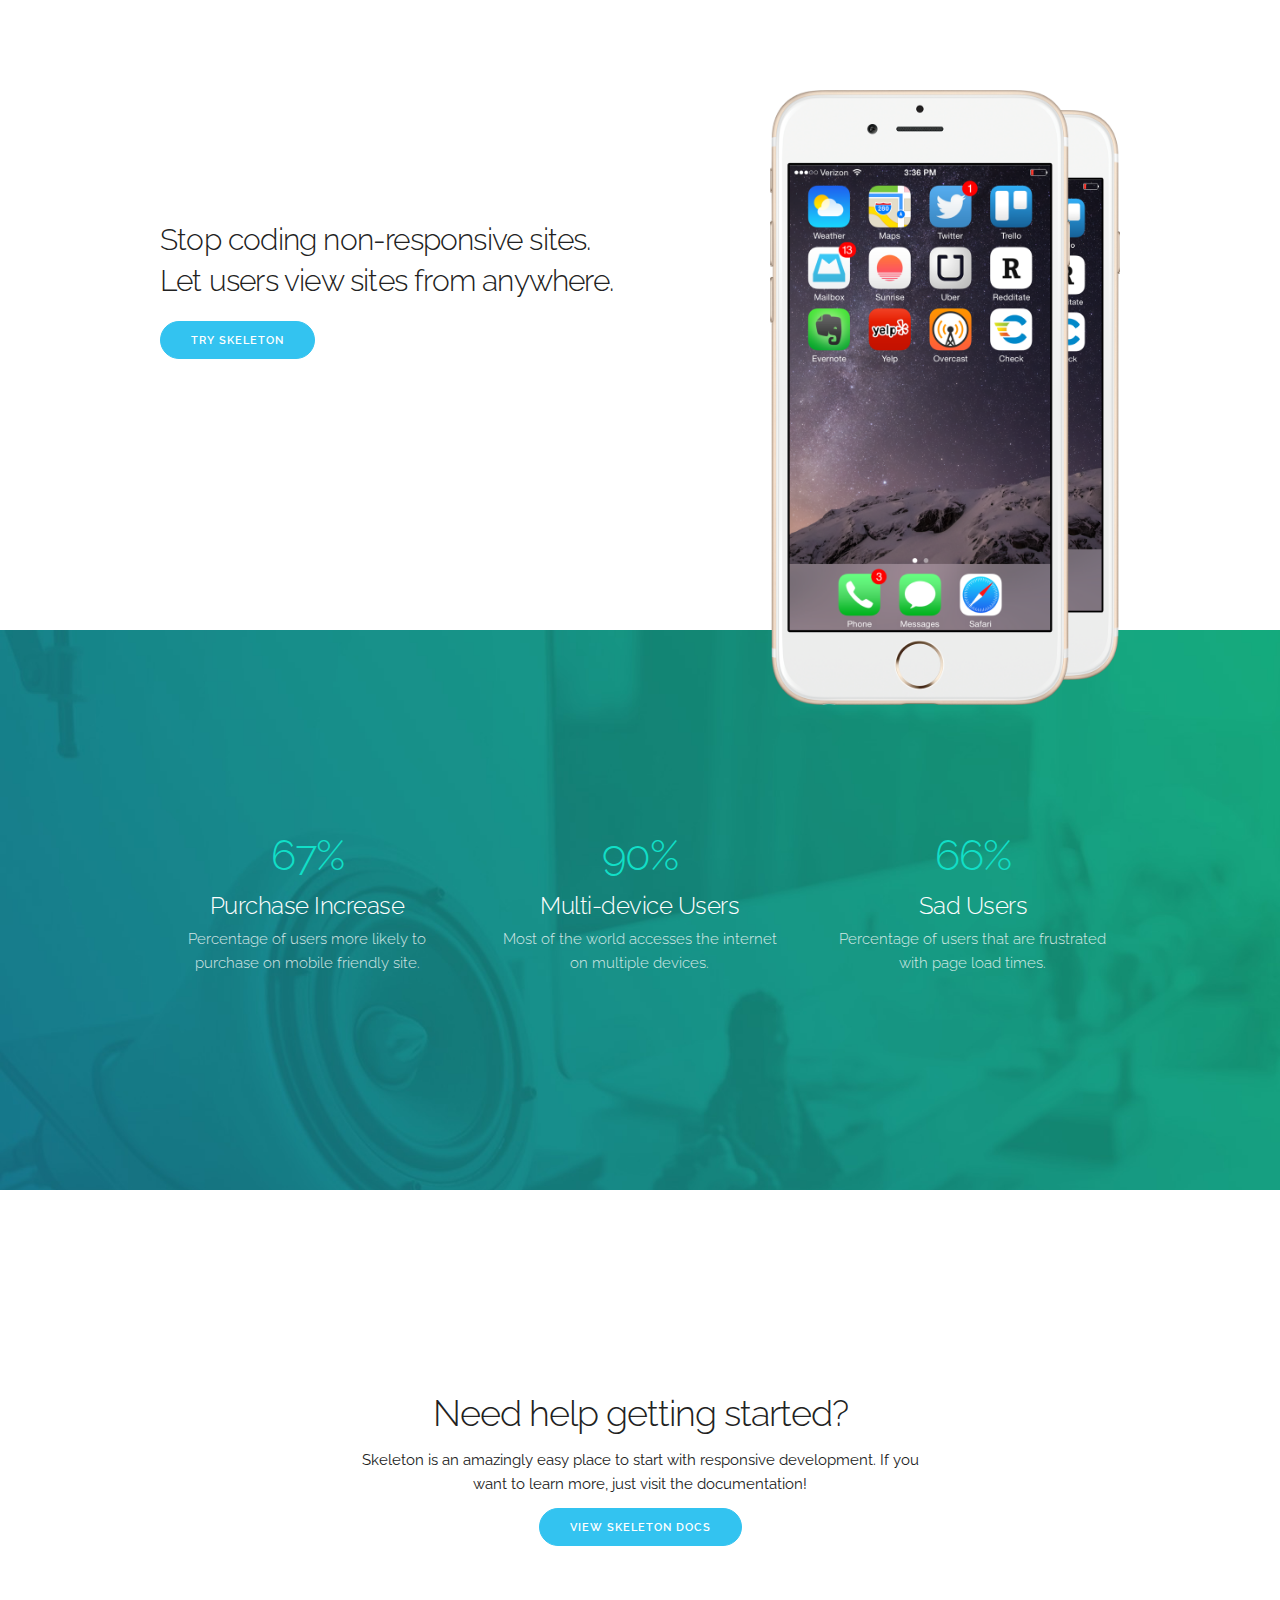
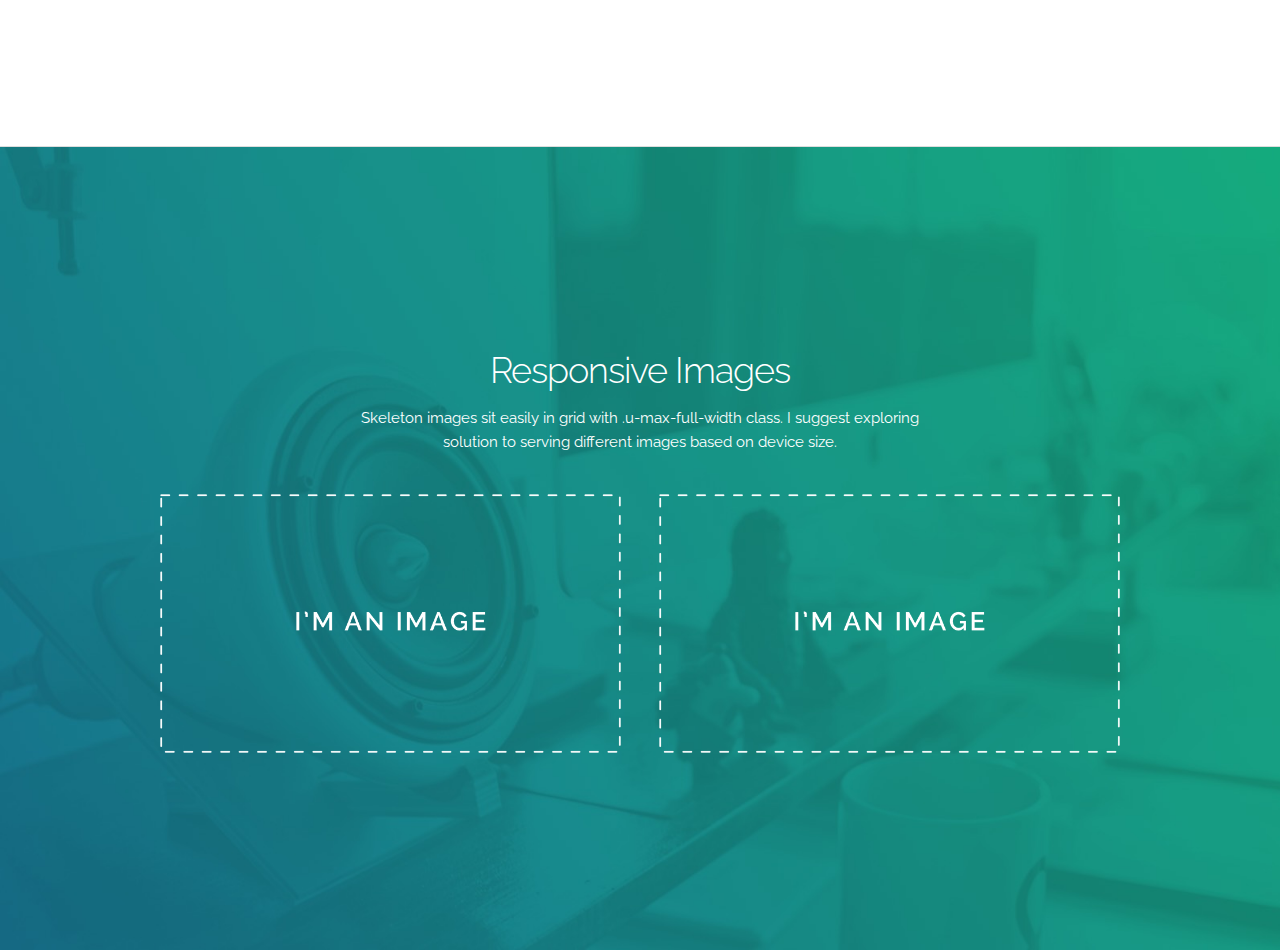
==== index.html @ 88a5ad04 "start" ====
<!DOCTYPE html>
<html lang="en">
<head>

  <!-- Basic Page Needs
  –––––––––––––––––––––––––––––––––––––––––––––––––– -->
  <meta charset="utf-8">
  <title>Skeleton: Responsive CSS Boilerplate</title>
  <meta name="description" content="">
  <meta name="author" content="">

  <!-- Mobile Specific Metas
  –––––––––––––––––––––––––––––––––––––––––––––––––– -->
  <meta name="viewport" content="width=device-width, initial-scale=1">

  <!-- FONT
  –––––––––––––––––––––––––––––––––––––––––––––––––– -->
  <link href='//fonts.googleapis.com/css?family=Raleway:400,300,600' rel='stylesheet' type='text/css'>

  <!-- CSS
  –––––––––––––––––––––––––––––––––––––––––––––––––– -->
  <link rel="stylesheet" href="css/normalize.css">
  <link rel="stylesheet" href="css/skeleton.css">
  <link rel="stylesheet" href="css/custom.css">

  <!-- Scripts
  –––––––––––––––––––––––––––––––––––––––––––––––––– -->
  <script src="//ajax.googleapis.com/ajax/libs/jquery/2.1.1/jquery.min.js"></script>

  <!-- Favicon
  –––––––––––––––––––––––––––––––––––––––––––––––––– -->
  <link rel="icon" type="image/png" href="../../dist/images/favicon.png">

</head>
<body>

  <!-- Primary Page Layout
  –––––––––––––––––––––––––––––––––––––––––––––––––– -->

  <div class="section hero">
    <div class="container">
      <div class="row">
        <div class="one-half column">
          <h4 class="hero-heading">Stop coding non-responsive sites. Let users view sites from anywhere.</h4>
          <a class="button button-primary" href="http://getskeleton.com">Try Skeleton</a>
        </div>
        <div class="one-half column phones">
          <img class="phone" src="images/iphone.png">
          <img class="phone" src="images/iphone.png">
        </div>
      </div>
    </div>
  </div>

  <div class="section values">
    <div class="container">
      <div class="row">
        <div class="one-third column value">
          <h2 class="value-multiplier">67%</h2>
          <h5 class="value-heading">Purchase Increase</h5>
          <p class="value-description">Percentage of users more likely to purchase on mobile friendly site.</p>
        </div>
        <div class="one-third column value">
          <h2 class="value-multiplier">90%</h2>
          <h5 class="value-heading">Multi-device Users</h5>
          <p class="value-description">Most of the world accesses the internet on multiple devices.</p>
        </div>
        <div class="one-third column value">
          <h2 class="value-multiplier">66%</h2>
          <h5 class="value-heading">Sad Users</h5>
          <p class="value-description">Percentage of users that are frustrated with page load times.</p>
        </div>
      </div>
    </div>
  </div>

  <div class="section get-help">
    <div class="container">
      <h3 class="section-heading">Need help getting started?</h3>
      <p class="section-description">Skeleton is an amazingly easy place to start with responsive development. If you want to learn more, just visit the documentation!</p>
      <a class="button button-primary" href="http://getskeleton.com">View Skeleton Docs</a>
    </div>
  </div>

  <div class="section categories">
    <div class="container">
      <h3 class="section-heading">Responsive Images</h3>
      <p class="section-description">Skeleton images sit easily in grid with .u-max-full-width class. I suggest exploring solution to serving different images based on device size.</p>
      <div class="row">
        <div class="one-half column category">
          <img class="u-max-full-width" src="images/placeholder.png">
        </div>
        <div class="one-half column category">
          <img class="u-max-full-width" src="images/placeholder.png">
        </div>
      </div>
    </div>
  </div>




<!-- End Document
  –––––––––––––––––––––––––––––––––––––––––––––––––– -->
</body>
</html>
---- css/skeleton.css ----
/*
* Skeleton V2.0.4
* Copyright 2014, Dave Gamache
* www.getskeleton.com
* Free to use under the MIT license.
* http://www.opensource.org/licenses/mit-license.php
* 12/29/2014
*/


/* Table of contents
––––––––––––––––––––––––––––––––––––––––––––––––––
- Grid
- Base Styles
- Typography
- Links
- Buttons
- Forms
- Lists
- Code
- Tables
- Spacing
- Utilities
- Clearing
- Media Queries
*/


/* Grid
–––––––––––––––––––––––––––––––––––––––––––––––––– */
.container {
  position: relative;
  width: 100%;
  max-width: 960px;
  margin: 0 auto;
  padding: 0 20px;
  box-sizing: border-box; }
.column,
.columns {
  width: 100%;
  float: left;
  box-sizing: border-box; }

/* For devices larger than 400px */
@media (min-width: 400px) {
  .container {
    width: 85%;
    padding: 0; }
}

/* For devices larger than 550px */
@media (min-width: 550px) {
  .container {
    width: 80%; }
  .column,
  .columns {
    margin-left: 4%; }
  .column:first-child,
  .columns:first-child {
    margin-left: 0; }

  .one.column,
  .one.columns                    { width: 4.66666666667%; }
  .two.columns                    { width: 13.3333333333%; }
  .three.columns                  { width: 22%;            }
  .four.columns                   { width: 30.6666666667%; }
  .five.columns                   { width: 39.3333333333%; }
  .six.columns                    { width: 48%;            }
  .seven.columns                  { width: 56.6666666667%; }
  .eight.columns                  { width: 65.3333333333%; }
  .nine.columns                   { width: 74.0%;          }
  .ten.columns                    { width: 82.6666666667%; }
  .eleven.columns                 { width: 91.3333333333%; }
  .twelve.columns                 { width: 100%; margin-left: 0; }

  .one-third.column               { width: 30.6666666667%; }
  .two-thirds.column              { width: 65.3333333333%; }

  .one-half.column                { width: 48%; }

  /* Offsets */
  .offset-by-one.column,
  .offset-by-one.columns          { margin-left: 8.66666666667%; }
  .offset-by-two.column,
  .offset-by-two.columns          { margin-left: 17.3333333333%; }
  .offset-by-three.column,
  .offset-by-three.columns        { margin-left: 26%;            }
  .offset-by-four.column,
  .offset-by-four.columns         { margin-left: 34.6666666667%; }
  .offset-by-five.column,
  .offset-by-five.columns         { margin-left: 43.3333333333%; }
  .offset-by-six.column,
  .offset-by-six.columns          { margin-left: 52%;            }
  .offset-by-seven.column,
  .offset-by-seven.columns        { margin-left: 60.6666666667%; }
  .offset-by-eight.column,
  .offset-by-eight.columns        { margin-left: 69.3333333333%; }
  .offset-by-nine.column,
  .offset-by-nine.columns         { margin-left: 78.0%;          }
  .offset-by-ten.column,
  .offset-by-ten.columns          { margin-left: 86.6666666667%; }
  .offset-by-eleven.column,
  .offset-by-eleven.columns       { margin-left: 95.3333333333%; }

  .offset-by-one-third.column,
  .offset-by-one-third.columns    { margin-left: 34.6666666667%; }
  .offset-by-two-thirds.column,
  .offset-by-two-thirds.columns   { margin-left: 69.3333333333%; }

  .offset-by-one-half.column,
  .offset-by-one-half.columns     { margin-left: 52%; }

}


/* Base Styles
–––––––––––––––––––––––––––––––––––––––––––––––––– */
/* NOTE
html is set to 62.5% so that all the REM measurements throughout Skeleton
are based on 10px sizing. So basically 1.5rem = 15px :) */
html {
  font-size: 62.5%; }
body {
  font-size: 1.5em; /* currently ems cause chrome bug misinterpreting rems on body element */
  line-height: 1.6;
  font-weight: 400;
  font-family: "Raleway", "HelveticaNeue", "Helvetica Neue", Helvetica, Arial, sans-serif;
  color: #222; }


/* Typography
–––––––––––––––––––––––––––––––––––––––––––––––––– */
h1, h2, h3, h4, h5, h6 {
  margin-top: 0;
  margin-bottom: 2rem;
  font-weight: 300; }
h1 { font-size: 4.0rem; line-height: 1.2;  letter-spacing: -.1rem;}
h2 { font-size: 3.6rem; line-height: 1.25; letter-spacing: -.1rem; }
h3 { font-size: 3.0rem; line-height: 1.3;  letter-spacing: -.1rem; }
h4 { font-size: 2.4rem; line-height: 1.35; letter-spacing: -.08rem; }
h5 { font-size: 1.8rem; line-height: 1.5;  letter-spacing: -.05rem; }
h6 { font-size: 1.5rem; line-height: 1.6;  letter-spacing: 0; }

/* Larger than phablet */
@media (min-width: 550px) {
  h1 { font-size: 5.0rem; }
  h2 { font-size: 4.2rem; }
  h3 { font-size: 3.6rem; }
  h4 { font-size: 3.0rem; }
  h5 { font-size: 2.4rem; }
  h6 { font-size: 1.5rem; }
}

p {
  margin-top: 0; }


/* Links
–––––––––––––––––––––––––––––––––––––––––––––––––– */
a {
  color: #1EAEDB; }
a:hover {
  color: #0FA0CE; }


/* Buttons
–––––––––––––––––––––––––––––––––––––––––––––––––– */
.button,
button,
input[type="submit"],
input[type="reset"],
input[type="button"] {
  display: inline-block;
  height: 38px;
  padding: 0 30px;
  color: #555;
  text-align: center;
  font-size: 11px;
  font-weight: 600;
  line-height: 38px;
  letter-spacing: .1rem;
  text-transform: uppercase;
  text-decoration: none;
  white-space: nowrap;
  background-color: transparent;
  border-radius: 4px;
  border: 1px solid #bbb;
  cursor: pointer;
  box-sizing: border-box; }
.button:hover,
button:hover,
input[type="submit"]:hover,
input[type="reset"]:hover,
input[type="button"]:hover,
.button:focus,
button:focus,
input[type="submit"]:focus,
input[type="reset"]:focus,
input[type="button"]:focus {
  color: #333;
  border-color: #888;
  outline: 0; }
.button.button-primary,
button.button-primary,
input[type="submit"].button-primary,
input[type="reset"].button-primary,
input[type="button"].button-primary {
  color: #FFF;
  background-color: #33C3F0;
  border-color: #33C3F0; }
.button.button-primary:hover,
button.button-primary:hover,
input[type="submit"].button-primary:hover,
input[type="reset"].button-primary:hover,
input[type="button"].button-primary:hover,
.button.button-primary:focus,
button.button-primary:focus,
input[type="submit"].button-primary:focus,
input[type="reset"].button-primary:focus,
input[type="button"].button-primary:focus {
  color: #FFF;
  background-color: #1EAEDB;
  border-color: #1EAEDB; }


/* Forms
–––––––––––––––––––––––––––––––––––––––––––––––––– */
input[type="email"],
input[type="number"],
input[type="search"],
input[type="text"],
input[type="tel"],
input[type="url"],
input[type="password"],
textarea,
select {
  height: 38px;
  padding: 6px 10px; /* The 6px vertically centers text on FF, ignored by Webkit */
  background-color: #fff;
  border: 1px solid #D1D1D1;
  border-radius: 4px;
  box-shadow: none;
  box-sizing: border-box; }
/* Removes awkward default styles on some inputs for iOS */
input[type="email"],
input[type="number"],
input[type="search"],
input[type="text"],
input[type="tel"],
input[type="url"],
input[type="password"],
textarea {
  -webkit-appearance: none;
     -moz-appearance: none;
          appearance: none; }
textarea {
  min-height: 65px;
  padding-top: 6px;
  padding-bottom: 6px; }
input[type="email"]:focus,
input[type="number"]:focus,
input[type="search"]:focus,
input[type="text"]:focus,
input[type="tel"]:focus,
input[type="url"]:focus,
input[type="password"]:focus,
textarea:focus,
select:focus {
  border: 1px solid #33C3F0;
  outline: 0; }
label,
legend {
  display: block;
  margin-bottom: .5rem;
  font-weight: 600; }
fieldset {
  padding: 0;
  border-width: 0; }
input[type="checkbox"],
input[type="radio"] {
  display: inline; }
label > .label-body {
  display: inline-block;
  margin-left: .5rem;
  font-weight: normal; }


/* Lists
–––––––––––––––––––––––––––––––––––––––––––––––––– */
ul {
  list-style: circle inside; }
ol {
  list-style: decimal inside; }
ol, ul {
  padding-left: 0;
  margin-top: 0; }
ul ul,
ul ol,
ol ol,
ol ul {
  margin: 1.5rem 0 1.5rem 3rem;
  font-size: 90%; }
li {
  margin-bottom: 1rem; }


/* Code
–––––––––––––––––––––––––––––––––––––––––––––––––– */
code {
  padding: .2rem .5rem;
  margin: 0 .2rem;
  font-size: 90%;
  white-space: nowrap;
  background: #F1F1F1;
  border: 1px solid #E1E1E1;
  border-radius: 4px; }
pre > code {
  display: block;
  padding: 1rem 1.5rem;
  white-space: pre; }


/* Tables
–––––––––––––––––––––––––––––––––––––––––––––––––– */
th,
td {
  padding: 12px 15px;
  text-align: left;
  border-bottom: 1px solid #E1E1E1; }
th:first-child,
td:first-child {
  padding-left: 0; }
th:last-child,
td:last-child {
  padding-right: 0; }


/* Spacing
–––––––––––––––––––––––––––––––––––––––––––––––––– */
button,
.button {
  margin-bottom: 1rem; }
input,
textarea,
select,
fieldset {
  margin-bottom: 1.5rem; }
pre,
blockquote,
dl,
figure,
table,
p,
ul,
ol,
form {
  margin-bottom: 2.5rem; }


/* Utilities
–––––––––––––––––––––––––––––––––––––––––––––––––– */
.u-full-width {
  width: 100%;
  box-sizing: border-box; }
.u-max-full-width {
  max-width: 100%;
  box-sizing: border-box; }
.u-pull-right {
  float: right; }
.u-pull-left {
  float: left; }


/* Misc
–––––––––––––––––––––––––––––––––––––––––––––––––– */
hr {
  margin-top: 3rem;
  margin-bottom: 3.5rem;
  border-width: 0;
  border-top: 1px solid #E1E1E1; }


/* Clearing
–––––––––––––––––––––––––––––––––––––––––––––––––– */

/* Self Clearing Goodness */
.container:after,
.row:after,
.u-cf {
  content: "";
  display: table;
  clear: both; }


/* Media Queries
–––––––––––––––––––––––––––––––––––––––––––––––––– */
/*
Note: The best way to structure the use of media queries is to create the queries
near the relevant code. For example, if you wanted to change the styles for buttons
on small devices, paste the mobile query code up in the buttons section and style it
there.
*/


/* Larger than mobile */
@media (min-width: 400px) {}

/* Larger than phablet (also point when grid becomes active) */
@media (min-width: 550px) {}

/* Larger than tablet */
@media (min-width: 750px) {}

/* Larger than desktop */
@media (min-width: 1000px) {}

/* Larger than Desktop HD */
@media (min-width: 1200px) {}
---- css/custom.css ----
/* Shared
–––––––––––––––––––––––––––––––––––––––––––––––––– */
.button {
    border-radius: 100px;
  }
  
  /* Sections
  –––––––––––––––––––––––––––––––––––––––––––––––––– */
  .section {
    padding: 8rem 0 7rem;
    text-align: center;
  }
  .section-heading,
  .section-description {
    margin-bottom: 1.2rem;
  }
  
  /* Hero
  –––––––––––––––––––––––––––––––––––––––––––––––––– */
  .phones {
    position: relative;
  }
  .phone {
    position: relative;
    max-width: 80%;
    margin: 3rem auto -12rem;
  }
  .phone + .phone {
    display: none;
  }
  
  /* Values
  –––––––––––––––––––––––––––––––––––––––––––––––––– */
  .values {
    background-image: url('../images/values-bg.jpg');
    background-size: cover;
    color: #fff;
    padding-bottom: 5rem;
  }
  .value-multiplier {
    margin-bottom: .5rem;
    color: #11DFC7;
  }
  .value-heading {
    margin-bottom: .3rem;
  }
  .value-description {
    opacity: .8;
    font-weight: 300;
  }
  
  /* Help
  –––––––––––––––––––––––––––––––––––––––––––––––––– */
  .get-help {
    border-bottom: 1px solid #ddd;
  }
  
  /* Categories
  –––––––––––––––––––––––––––––––––––––––––––––––––– */
  .categories {
    background-image: url('../images/values-bg.jpg');
    background-size: cover;
    color: #fff;
  }
  .categories .section-description { 
    margin-bottom: 4rem;
  }
  
  /* Bigger than 550 */
  @media (min-width: 550px) {
    .section {
      padding: 12rem 0 11rem;
    }
    .hero {
      padding-bottom: 12rem;
      text-align: left;
      height: 165px;
    }
    .phone {
      position: absolute;
      top: -7rem;
      right: 3rem;
      max-height: 362px;
      z-index: 3;
    }
    .phone + .phone {
      top: -6rem;
      display: block;
      max-width: 73.8%;
      right: 0;
      z-index: 2;
      max-height: 338px;
    }
    .hero-heading {
      font-size: 2.4rem;
    }
  }
  
  /* Bigger than 750 */
  @media (min-width: 750px) {
    .hero {
      height: 190px;
    }
    .hero-heading {
      font-size: 2.6rem;
    }
    .section {
      padding: 14rem 0 15rem;
    }
    .hero {
      padding: 16rem 0 14rem;
    }
    .section-description {
      max-width: 60%;
      margin-left: auto;
      margin-right: auto;
    }
    .phone {
      top: -14rem;
      right: 5rem;
      max-height: 510px;
    }
    .phone + .phone {
      top: -12rem;
      max-height: 472px;
    }
    .categories {
      padding: 15rem 0 8rem;
    }
  }
  
  /* Bigger than 1000 */
  @media (min-width: 1000px) {
    .section {
      padding: 20rem 0 19rem;
    }
    .hero {
      padding: 22rem 0;
    }
    .hero-heading {
      font-size: 3.0rem;
    }
    .phone {
      top: -16rem;
      max-height: 615px;
    }
    .phone + .phone {
      top: -14rem;
      max-height: 570px;
    }
  }
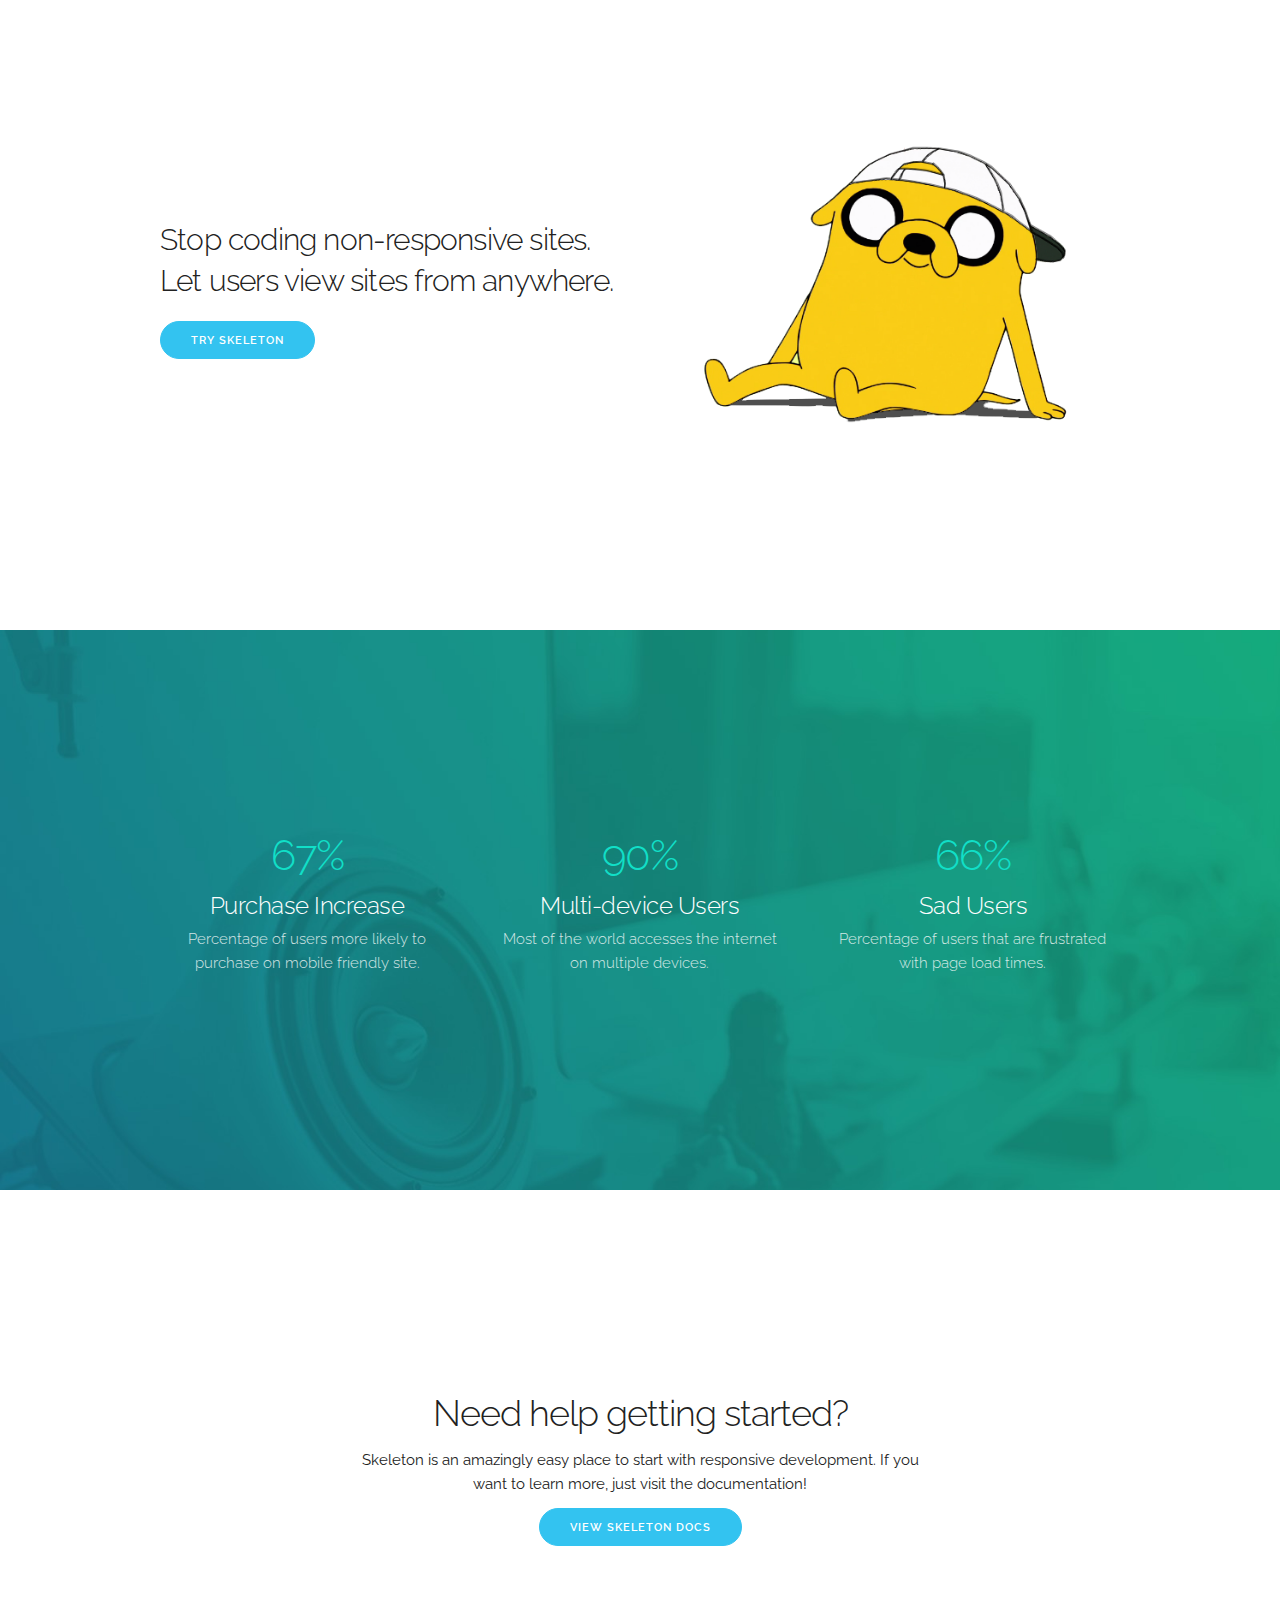
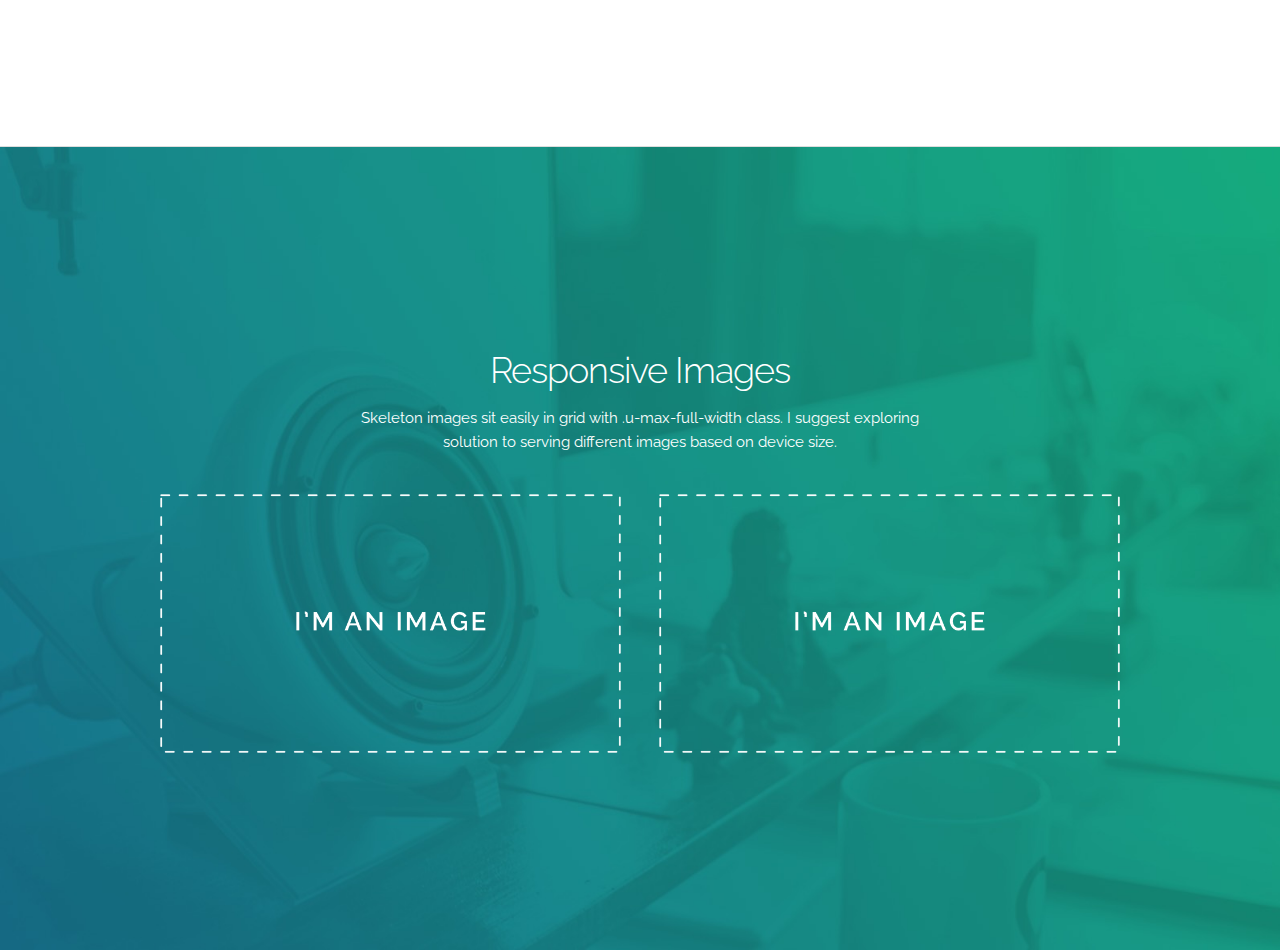
==== commit b5575c89: "change html and css for adventure time" ====
--- a/index.html
+++ b/index.html
@@ -46,7 +46,7 @@
         </div>
         <div class="one-half column phones">
           <img class="phone" src="images/iphone.png">
-          <img class="phone" src="images/iphone.png">
+          
         </div>
       </div>
     </div>
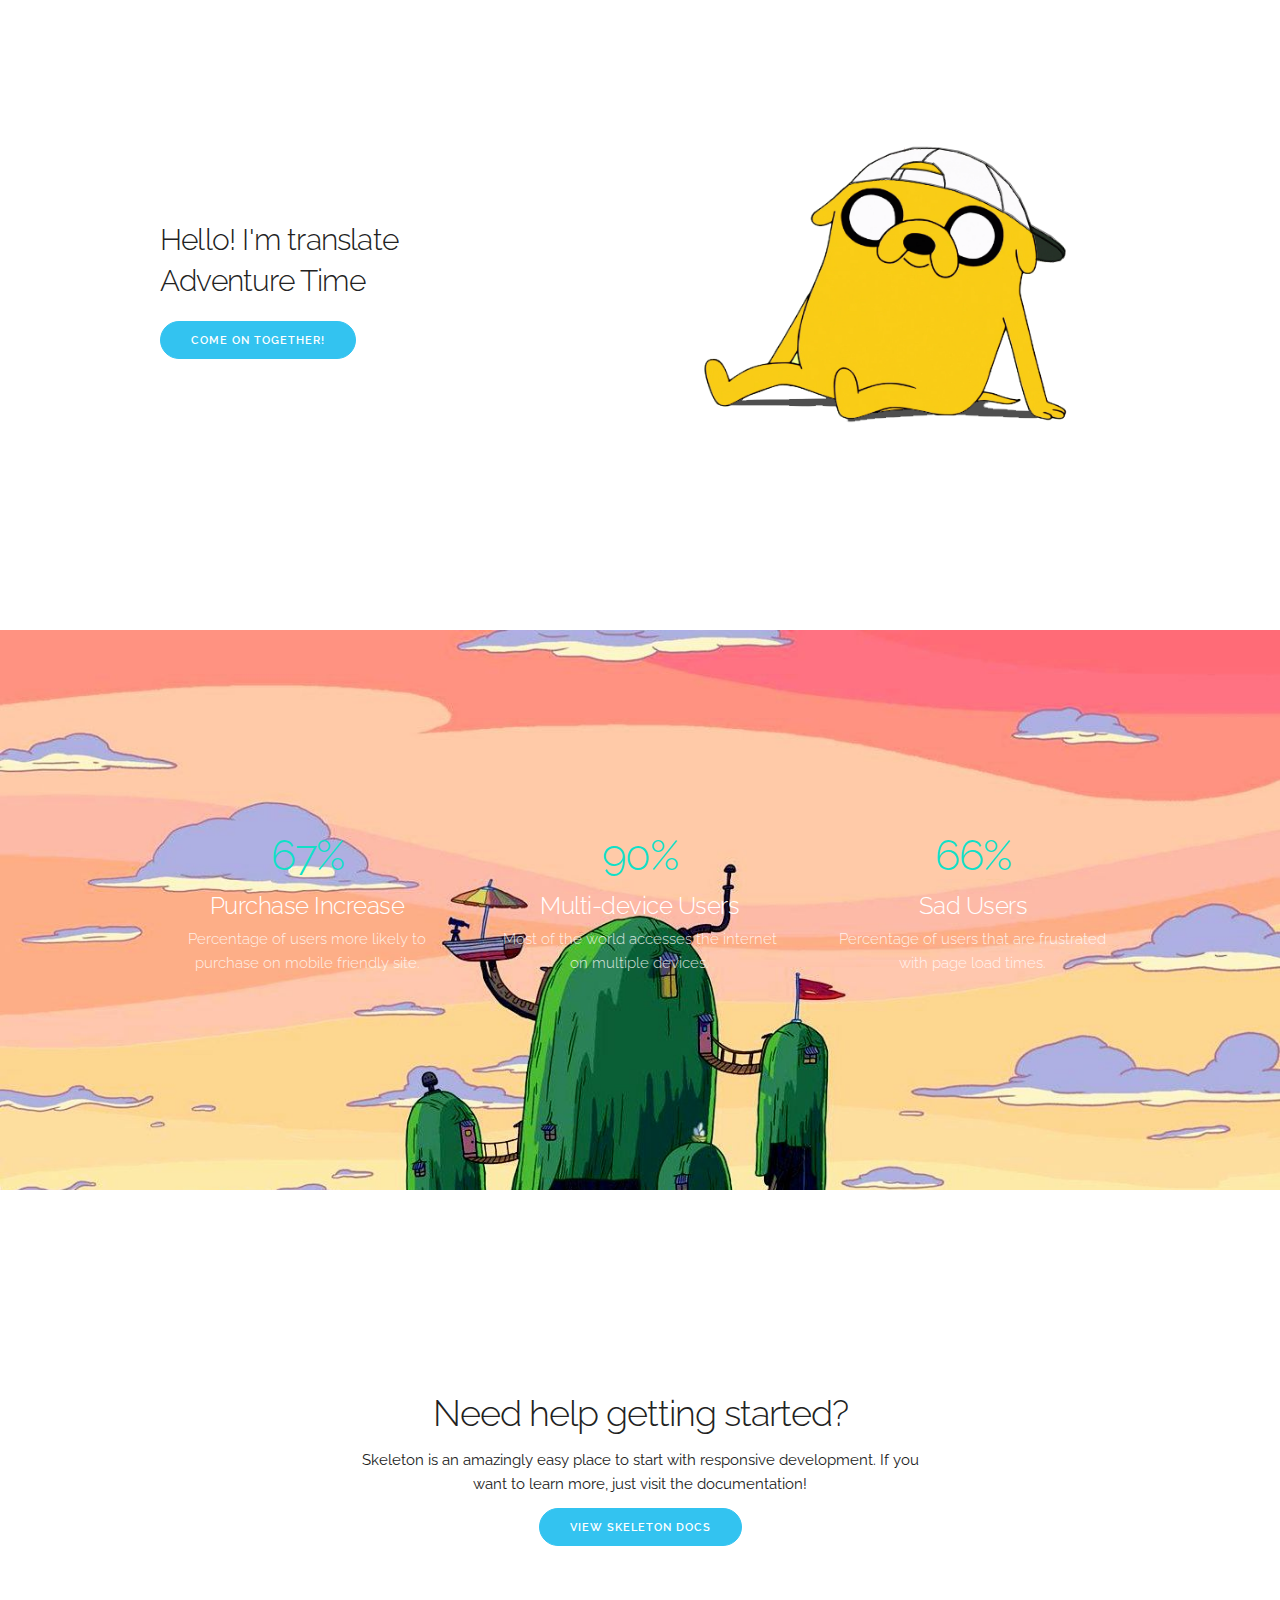
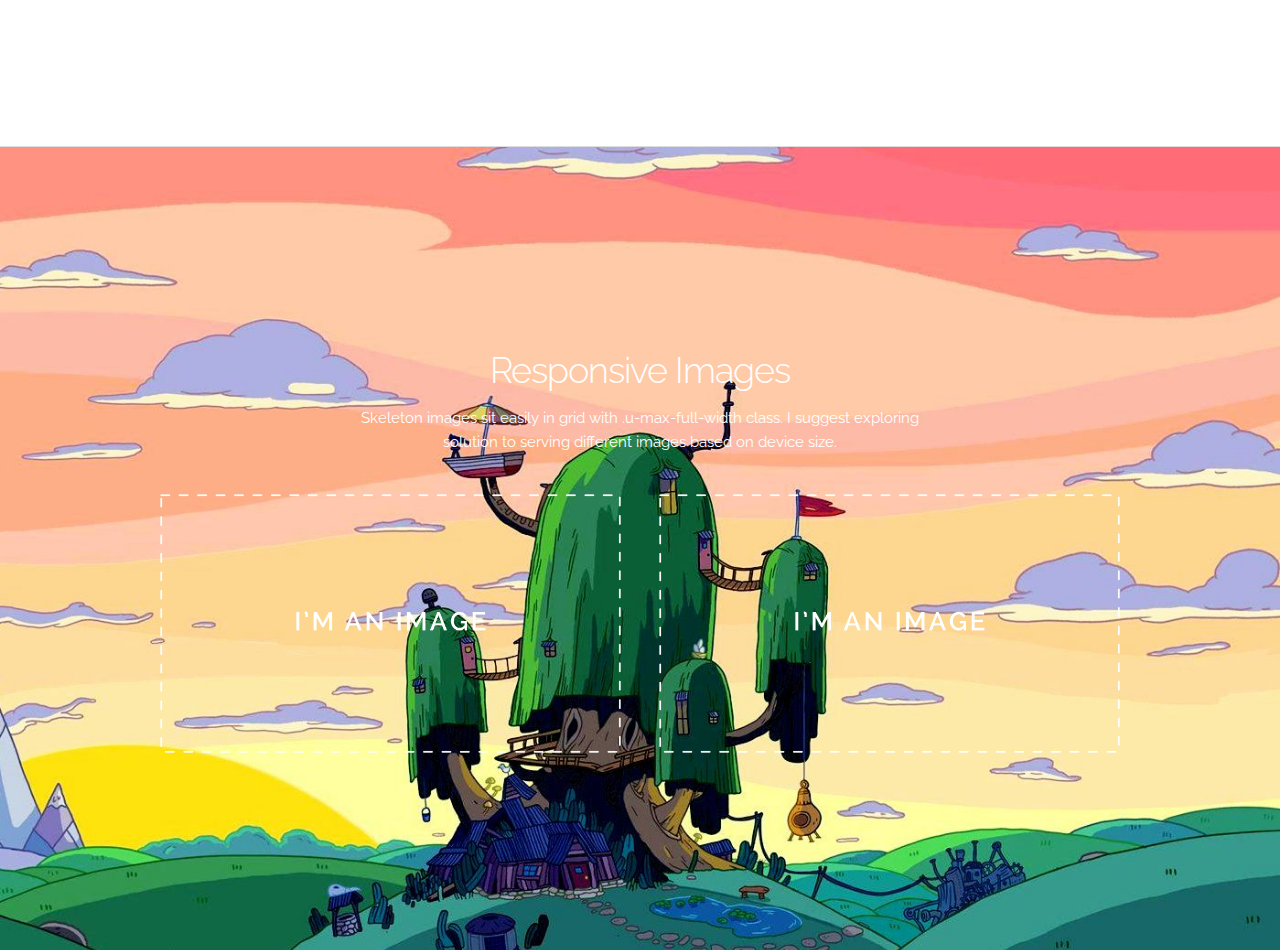
==== commit 5e4ad0ac: "improve image" ====
--- a/index.html
+++ b/index.html
@@ -41,11 +41,11 @@
     <div class="container">
       <div class="row">
         <div class="one-half column">
-          <h4 class="hero-heading">Stop coding non-responsive sites. Let users view sites from anywhere.</h4>
-          <a class="button button-primary" href="http://getskeleton.com">Try Skeleton</a>
+          <h4 class="hero-heading">Hello! I'm translate <br> Adventure Time</h4>
+          <a class="button button-primary" href="https://github.com/januarythirtyfirst/AdventureTimeTranslate">come on together!</a>
         </div>
-        <div class="one-half column phones">
-          <img class="phone" src="images/iphone.png">
+        <div class="one-half column jakes">
+          <img class="jake" src="images/jake.png">
           
         </div>
       </div>
--- a/css/custom.css
+++ b/css/custom.css
@@ -17,15 +17,15 @@
   
   /* Hero
   –––––––––––––––––––––––––––––––––––––––––––––––––– */
-  .phones {
+  .jakes {
     position: relative;
   }
-  .phone {
+  .jake {
     position: relative;
     max-width: 80%;
     margin: 3rem auto -12rem;
   }
-  .phone + .phone {
+  .jake + .jake {
     display: none;
   }
   
@@ -76,14 +76,14 @@
       text-align: left;
       height: 165px;
     }
-    .phone {
+    .jake {
       position: absolute;
       top: -7rem;
       right: 3rem;
       max-height: 362px;
       z-index: 3;
     }
-    .phone + .phone {
+    .jake + .jake {
       top: -6rem;
       display: block;
       max-width: 73.8%;
@@ -115,12 +115,12 @@
       margin-left: auto;
       margin-right: auto;
     }
-    .phone {
+    .jake {
       top: -14rem;
       right: 5rem;
       max-height: 510px;
     }
-    .phone + .phone {
+    .jake + .jake {
       top: -12rem;
       max-height: 472px;
     }
@@ -140,11 +140,11 @@
     .hero-heading {
       font-size: 3.0rem;
     }
-    .phone {
+    .jake {
       top: -16rem;
       max-height: 615px;
     }
-    .phone + .phone {
+    .jake + .jake {
       top: -14rem;
       max-height: 570px;
     }
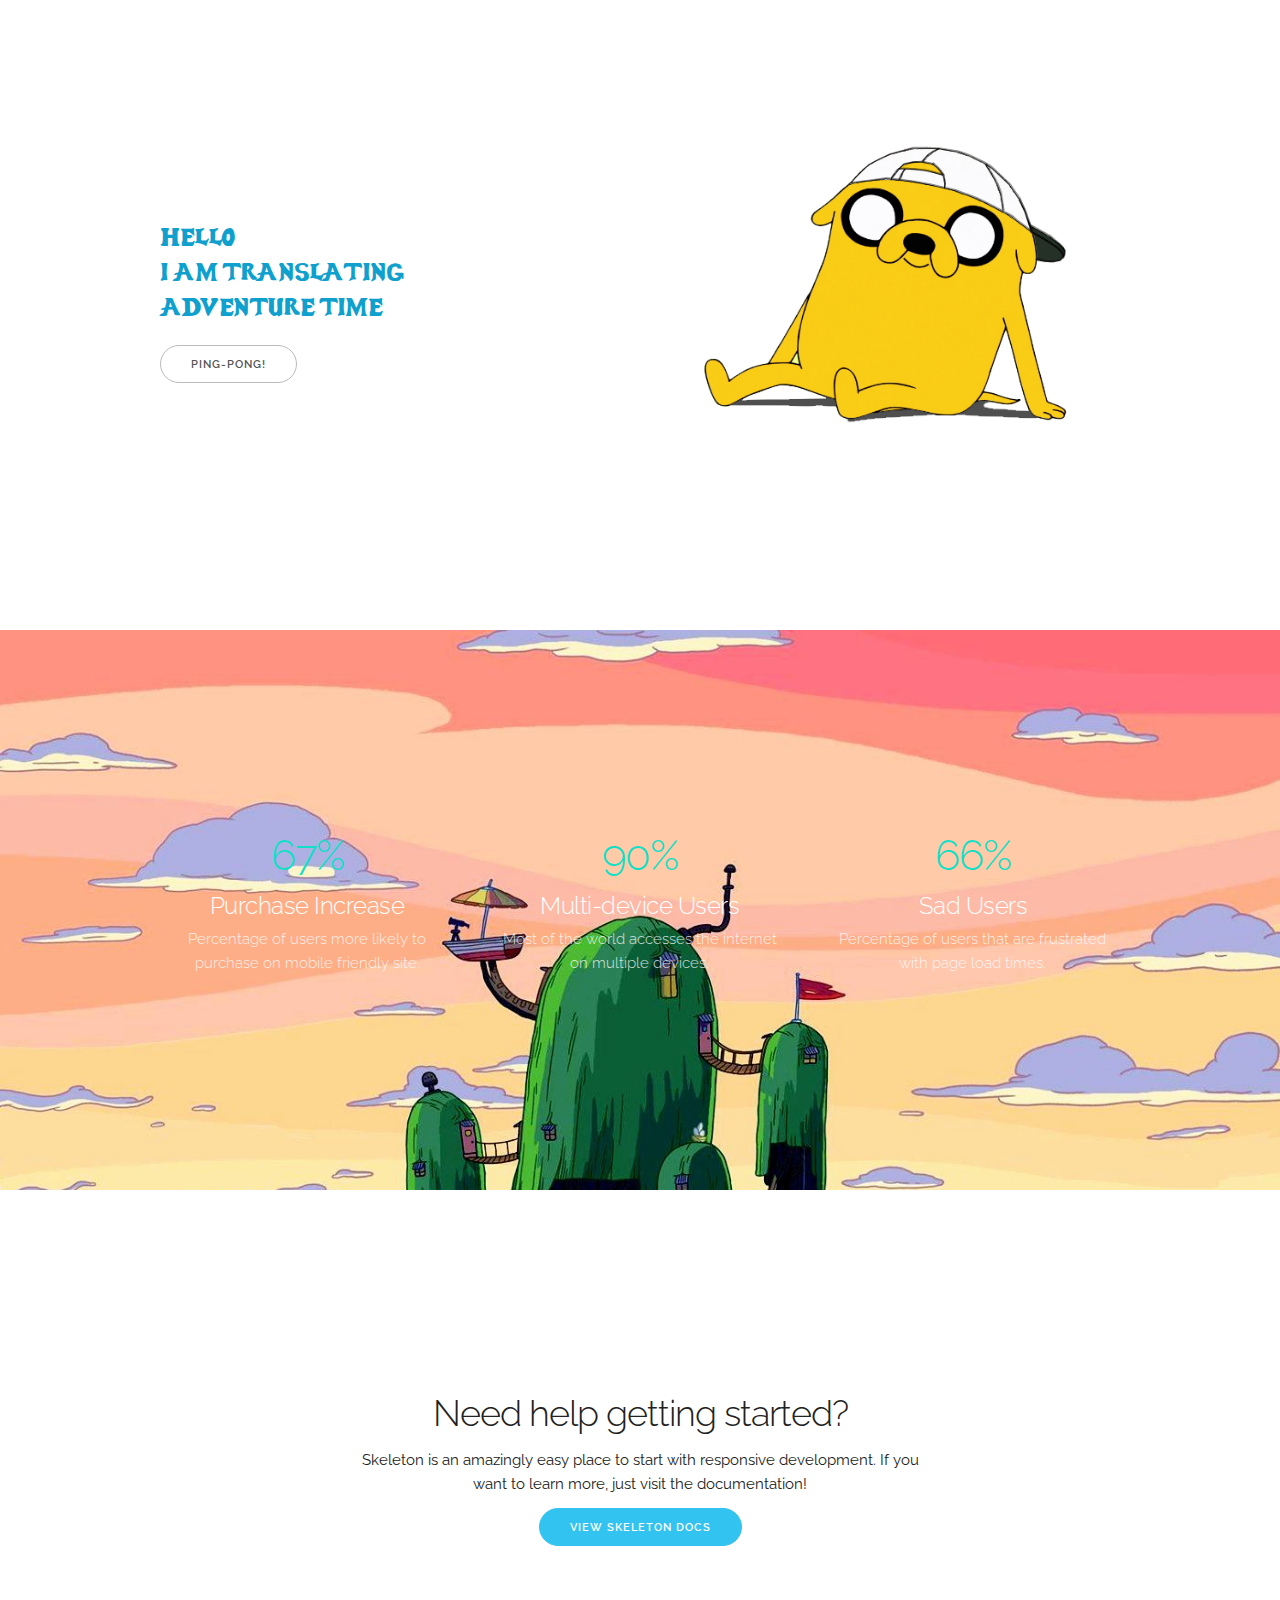
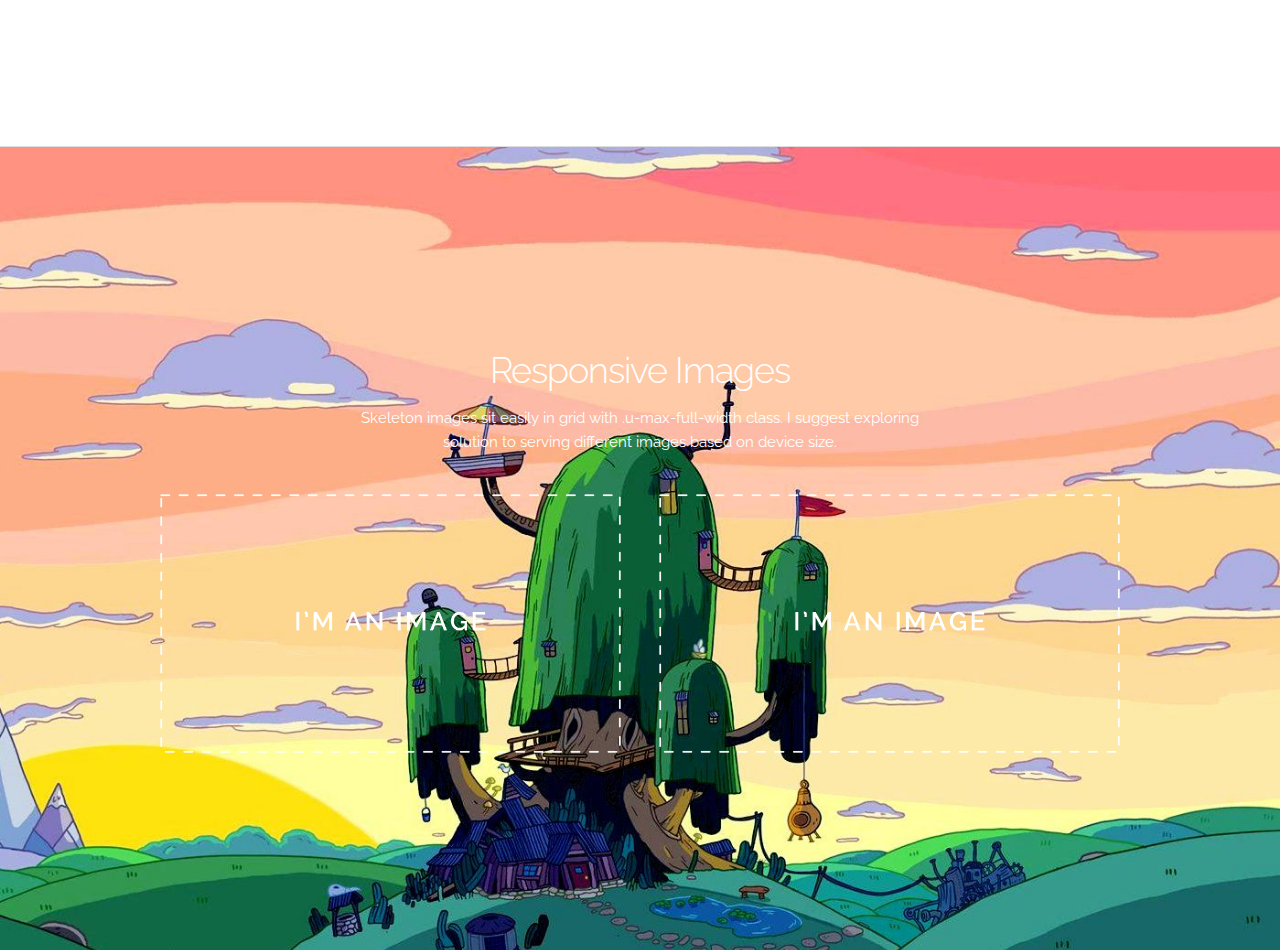
==== commit b30ddd75: "improve" ====
--- a/index.html
+++ b/index.html
@@ -41,8 +41,8 @@
     <div class="container">
       <div class="row">
         <div class="one-half column">
-          <h4 class="hero-heading">Hello! I'm translate <br> Adventure Time</h4>
-          <a class="button button-primary" href="https://github.com/januarythirtyfirst/AdventureTimeTranslate">come on together!</a>
+          <h4 class="hero-heading">Hello <br> I am translating <br> Adventure Time</h4>
+          <a class="button " href="https://github.com/januarythirtyfirst/AdventureTimeTranslate">ping-pong!</a>
         </div>
         <div class="one-half column jakes">
           <img class="jake" src="images/jake.png">
--- a/css/skeleton.css
+++ b/css/skeleton.css
@@ -6,7 +6,6 @@
 * http://www.opensource.org/licenses/mit-license.php
 * 12/29/2014
 */
-
 
 /* Table of contents
 ––––––––––––––––––––––––––––––––––––––––––––––––––
@@ -25,151 +24,249 @@
 - Media Queries
 */
 
-
 /* Grid
 –––––––––––––––––––––––––––––––––––––––––––––––––– */
+
 .container {
   position: relative;
   width: 100%;
   max-width: 960px;
   margin: 0 auto;
   padding: 0 20px;
-  box-sizing: border-box; }
-.column,
-.columns {
+  box-sizing: border-box;
+}
+
+.column, .columns {
   width: 100%;
   float: left;
-  box-sizing: border-box; }
+  box-sizing: border-box;
+}
 
 /* For devices larger than 400px */
+
 @media (min-width: 400px) {
   .container {
     width: 85%;
-    padding: 0; }
+    padding: 0;
+  }
 }
 
 /* For devices larger than 550px */
+
 @media (min-width: 550px) {
   .container {
-    width: 80%; }
-  .column,
-  .columns {
-    margin-left: 4%; }
-  .column:first-child,
-  .columns:first-child {
-    margin-left: 0; }
-
-  .one.column,
-  .one.columns                    { width: 4.66666666667%; }
-  .two.columns                    { width: 13.3333333333%; }
-  .three.columns                  { width: 22%;            }
-  .four.columns                   { width: 30.6666666667%; }
-  .five.columns                   { width: 39.3333333333%; }
-  .six.columns                    { width: 48%;            }
-  .seven.columns                  { width: 56.6666666667%; }
-  .eight.columns                  { width: 65.3333333333%; }
-  .nine.columns                   { width: 74.0%;          }
-  .ten.columns                    { width: 82.6666666667%; }
-  .eleven.columns                 { width: 91.3333333333%; }
-  .twelve.columns                 { width: 100%; margin-left: 0; }
-
-  .one-third.column               { width: 30.6666666667%; }
-  .two-thirds.column              { width: 65.3333333333%; }
-
-  .one-half.column                { width: 48%; }
-
+    width: 80%;
+  }
+  .column, .columns {
+    margin-left: 4%;
+  }
+  .column:first-child, .columns:first-child {
+    margin-left: 0;
+  }
+  .one.column, .one.columns {
+    width: 4.66666666667%;
+  }
+  .two.columns {
+    width: 13.3333333333%;
+  }
+  .three.columns {
+    width: 22%;
+  }
+  .four.columns {
+    width: 30.6666666667%;
+  }
+  .five.columns {
+    width: 39.3333333333%;
+  }
+  .six.columns {
+    width: 48%;
+  }
+  .seven.columns {
+    width: 56.6666666667%;
+  }
+  .eight.columns {
+    width: 65.3333333333%;
+  }
+  .nine.columns {
+    width: 74.0%;
+  }
+  .ten.columns {
+    width: 82.6666666667%;
+  }
+  .eleven.columns {
+    width: 91.3333333333%;
+  }
+  .twelve.columns {
+    width: 100%;
+    margin-left: 0;
+  }
+  .one-third.column {
+    width: 30.6666666667%;
+  }
+  .two-thirds.column {
+    width: 65.3333333333%;
+  }
+  .one-half.column {
+    width: 48%;
+  }
   /* Offsets */
-  .offset-by-one.column,
-  .offset-by-one.columns          { margin-left: 8.66666666667%; }
-  .offset-by-two.column,
-  .offset-by-two.columns          { margin-left: 17.3333333333%; }
-  .offset-by-three.column,
-  .offset-by-three.columns        { margin-left: 26%;            }
-  .offset-by-four.column,
-  .offset-by-four.columns         { margin-left: 34.6666666667%; }
-  .offset-by-five.column,
-  .offset-by-five.columns         { margin-left: 43.3333333333%; }
-  .offset-by-six.column,
-  .offset-by-six.columns          { margin-left: 52%;            }
-  .offset-by-seven.column,
-  .offset-by-seven.columns        { margin-left: 60.6666666667%; }
-  .offset-by-eight.column,
-  .offset-by-eight.columns        { margin-left: 69.3333333333%; }
-  .offset-by-nine.column,
-  .offset-by-nine.columns         { margin-left: 78.0%;          }
-  .offset-by-ten.column,
-  .offset-by-ten.columns          { margin-left: 86.6666666667%; }
-  .offset-by-eleven.column,
-  .offset-by-eleven.columns       { margin-left: 95.3333333333%; }
-
-  .offset-by-one-third.column,
-  .offset-by-one-third.columns    { margin-left: 34.6666666667%; }
-  .offset-by-two-thirds.column,
-  .offset-by-two-thirds.columns   { margin-left: 69.3333333333%; }
-
-  .offset-by-one-half.column,
-  .offset-by-one-half.columns     { margin-left: 52%; }
-
-}
-
+  .offset-by-one.column, .offset-by-one.columns {
+    margin-left: 8.66666666667%;
+  }
+  .offset-by-two.column, .offset-by-two.columns {
+    margin-left: 17.3333333333%;
+  }
+  .offset-by-three.column, .offset-by-three.columns {
+    margin-left: 26%;
+  }
+  .offset-by-four.column, .offset-by-four.columns {
+    margin-left: 34.6666666667%;
+  }
+  .offset-by-five.column, .offset-by-five.columns {
+    margin-left: 43.3333333333%;
+  }
+  .offset-by-six.column, .offset-by-six.columns {
+    margin-left: 52%;
+  }
+  .offset-by-seven.column, .offset-by-seven.columns {
+    margin-left: 60.6666666667%;
+  }
+  .offset-by-eight.column, .offset-by-eight.columns {
+    margin-left: 69.3333333333%;
+  }
+  .offset-by-nine.column, .offset-by-nine.columns {
+    margin-left: 78.0%;
+  }
+  .offset-by-ten.column, .offset-by-ten.columns {
+    margin-left: 86.6666666667%;
+  }
+  .offset-by-eleven.column, .offset-by-eleven.columns {
+    margin-left: 95.3333333333%;
+  }
+  .offset-by-one-third.column, .offset-by-one-third.columns {
+    margin-left: 34.6666666667%;
+  }
+  .offset-by-two-thirds.column, .offset-by-two-thirds.columns {
+    margin-left: 69.3333333333%;
+  }
+  .offset-by-one-half.column, .offset-by-one-half.columns {
+    margin-left: 52%;
+  }
+}
 
 /* Base Styles
 –––––––––––––––––––––––––––––––––––––––––––––––––– */
+
 /* NOTE
 html is set to 62.5% so that all the REM measurements throughout Skeleton
 are based on 10px sizing. So basically 1.5rem = 15px :) */
+
 html {
-  font-size: 62.5%; }
+  font-size: 62.5%;
+}
+
 body {
-  font-size: 1.5em; /* currently ems cause chrome bug misinterpreting rems on body element */
+  font-size: 1.5em;
+  /* currently ems cause chrome bug misinterpreting rems on body element */
   line-height: 1.6;
   font-weight: 400;
   font-family: "Raleway", "HelveticaNeue", "Helvetica Neue", Helvetica, Arial, sans-serif;
-  color: #222; }
-
+  color: #222;
+}
 
 /* Typography
 –––––––––––––––––––––––––––––––––––––––––––––––––– */
+
 h1, h2, h3, h4, h5, h6 {
   margin-top: 0;
   margin-bottom: 2rem;
-  font-weight: 300; }
-h1 { font-size: 4.0rem; line-height: 1.2;  letter-spacing: -.1rem;}
-h2 { font-size: 3.6rem; line-height: 1.25; letter-spacing: -.1rem; }
-h3 { font-size: 3.0rem; line-height: 1.3;  letter-spacing: -.1rem; }
-h4 { font-size: 2.4rem; line-height: 1.35; letter-spacing: -.08rem; }
-h5 { font-size: 1.8rem; line-height: 1.5;  letter-spacing: -.05rem; }
-h6 { font-size: 1.5rem; line-height: 1.6;  letter-spacing: 0; }
+  font-weight: 300;
+}
+
+h1 {
+  font-size: 4.0rem;
+  line-height: 1.2;
+  letter-spacing: -.1rem;
+}
+
+h2 {
+  font-size: 3.6rem;
+  line-height: 1.25;
+  letter-spacing: -.1rem;
+}
+
+h3 {
+  font-size: 3.0rem;
+  line-height: 1.3;
+  letter-spacing: -.1rem;
+}
+
+h4 {
+  font-size: 2.4rem;
+  line-height: 1.35;
+  letter-spacing: -.08rem;
+}
+
+h5 {
+  font-size: 1.8rem;
+  line-height: 1.5;
+  letter-spacing: -.05rem;
+}
+
+h6 {
+  font-size: 1.5rem;
+  line-height: 1.6;
+  letter-spacing: 0;
+}
 
 /* Larger than phablet */
+
 @media (min-width: 550px) {
-  h1 { font-size: 5.0rem; }
-  h2 { font-size: 4.2rem; }
-  h3 { font-size: 3.6rem; }
-  h4 { font-size: 3.0rem; }
-  h5 { font-size: 2.4rem; }
-  h6 { font-size: 1.5rem; }
+  h1 {
+    font-size: 5.0rem;
+  }
+  h2 {
+    font-size: 4.2rem;
+  }
+  h3 {
+    font-size: 3.6rem;
+  }
+  h4 {
+    font-size: 3.0rem;
+  }
+  h5 {
+    font-size: 2.4rem;
+  }
+  h6 {
+    font-size: 1.5rem;
+  }
 }
 
 p {
-  margin-top: 0; }
-
+  margin-top: 0;
+}
+
+.hero-heading {
+  font-size: 2.5rem;
+  font-family: Adventure Time Logo;
+  color: #0FA0CE;
+}
 
 /* Links
 –––––––––––––––––––––––––––––––––––––––––––––––––– */
+
 a {
-  color: #1EAEDB; }
+  color: #1EAEDB;
+}
+
 a:hover {
-  color: #0FA0CE; }
-
+  color: #0FA0CE;
+}
 
 /* Buttons
 –––––––––––––––––––––––––––––––––––––––––––––––––– */
-.button,
-button,
-input[type="submit"],
-input[type="reset"],
-input[type="button"] {
+
+.button, button, input[type="submit"], input[type="reset"], input[type="button"] {
   display: inline-block;
   height: 38px;
   padding: 0 30px;
@@ -186,126 +283,109 @@
   border-radius: 4px;
   border: 1px solid #bbb;
   cursor: pointer;
-  box-sizing: border-box; }
-.button:hover,
-button:hover,
-input[type="submit"]:hover,
-input[type="reset"]:hover,
-input[type="button"]:hover,
-.button:focus,
-button:focus,
-input[type="submit"]:focus,
-input[type="reset"]:focus,
-input[type="button"]:focus {
+  box-sizing: border-box;
+}
+
+.button:hover, button:hover, input[type="submit"]:hover, input[type="reset"]:hover, input[type="button"]:hover, .button:focus, button:focus, input[type="submit"]:focus, input[type="reset"]:focus, input[type="button"]:focus {
   color: #333;
   border-color: #888;
-  outline: 0; }
-.button.button-primary,
-button.button-primary,
-input[type="submit"].button-primary,
-input[type="reset"].button-primary,
-input[type="button"].button-primary {
+  outline: 0;
+}
+
+.button.button-primary, button.button-primary, input[type="submit"].button-primary, input[type="reset"].button-primary, input[type="button"].button-primary {
   color: #FFF;
   background-color: #33C3F0;
-  border-color: #33C3F0; }
-.button.button-primary:hover,
-button.button-primary:hover,
-input[type="submit"].button-primary:hover,
-input[type="reset"].button-primary:hover,
-input[type="button"].button-primary:hover,
-.button.button-primary:focus,
-button.button-primary:focus,
-input[type="submit"].button-primary:focus,
-input[type="reset"].button-primary:focus,
-input[type="button"].button-primary:focus {
+  border-color: #33C3F0;
+}
+
+.button.button-primary:hover, button.button-primary:hover, input[type="submit"].button-primary:hover, input[type="reset"].button-primary:hover, input[type="button"].button-primary:hover, .button.button-primary:focus, button.button-primary:focus, input[type="submit"].button-primary:focus, input[type="reset"].button-primary:focus, input[type="button"].button-primary:focus {
   color: #FFF;
   background-color: #1EAEDB;
-  border-color: #1EAEDB; }
-
+  border-color: #1EAEDB;
+}
 
 /* Forms
 –––––––––––––––––––––––––––––––––––––––––––––––––– */
-input[type="email"],
-input[type="number"],
-input[type="search"],
-input[type="text"],
-input[type="tel"],
-input[type="url"],
-input[type="password"],
-textarea,
-select {
+
+input[type="email"], input[type="number"], input[type="search"], input[type="text"], input[type="tel"], input[type="url"], input[type="password"], textarea, select {
   height: 38px;
-  padding: 6px 10px; /* The 6px vertically centers text on FF, ignored by Webkit */
+  padding: 6px 10px;
+  /* The 6px vertically centers text on FF, ignored by Webkit */
   background-color: #fff;
   border: 1px solid #D1D1D1;
   border-radius: 4px;
   box-shadow: none;
-  box-sizing: border-box; }
+  box-sizing: border-box;
+}
+
 /* Removes awkward default styles on some inputs for iOS */
-input[type="email"],
-input[type="number"],
-input[type="search"],
-input[type="text"],
-input[type="tel"],
-input[type="url"],
-input[type="password"],
-textarea {
+
+input[type="email"], input[type="number"], input[type="search"], input[type="text"], input[type="tel"], input[type="url"], input[type="password"], textarea {
   -webkit-appearance: none;
-     -moz-appearance: none;
-          appearance: none; }
+  -moz-appearance: none;
+  appearance: none;
+}
+
 textarea {
   min-height: 65px;
   padding-top: 6px;
-  padding-bottom: 6px; }
-input[type="email"]:focus,
-input[type="number"]:focus,
-input[type="search"]:focus,
-input[type="text"]:focus,
-input[type="tel"]:focus,
-input[type="url"]:focus,
-input[type="password"]:focus,
-textarea:focus,
-select:focus {
+  padding-bottom: 6px;
+}
+
+input[type="email"]:focus, input[type="number"]:focus, input[type="search"]:focus, input[type="text"]:focus, input[type="tel"]:focus, input[type="url"]:focus, input[type="password"]:focus, textarea:focus, select:focus {
   border: 1px solid #33C3F0;
-  outline: 0; }
-label,
-legend {
+  outline: 0;
+}
+
+label, legend {
   display: block;
   margin-bottom: .5rem;
-  font-weight: 600; }
+  font-weight: 600;
+}
+
 fieldset {
   padding: 0;
-  border-width: 0; }
-input[type="checkbox"],
-input[type="radio"] {
-  display: inline; }
-label > .label-body {
+  border-width: 0;
+}
+
+input[type="checkbox"], input[type="radio"] {
+  display: inline;
+}
+
+label>.label-body {
   display: inline-block;
   margin-left: .5rem;
-  font-weight: normal; }
-
+  font-weight: normal;
+}
 
 /* Lists
 –––––––––––––––––––––––––––––––––––––––––––––––––– */
+
 ul {
-  list-style: circle inside; }
+  list-style: circle inside;
+}
+
 ol {
-  list-style: decimal inside; }
+  list-style: decimal inside;
+}
+
 ol, ul {
   padding-left: 0;
-  margin-top: 0; }
-ul ul,
-ul ol,
-ol ol,
-ol ul {
+  margin-top: 0;
+}
+
+ul ul, ul ol, ol ol, ol ul {
   margin: 1.5rem 0 1.5rem 3rem;
-  font-size: 90%; }
+  font-size: 90%;
+}
+
 li {
-  margin-bottom: 1rem; }
-
+  margin-bottom: 1rem;
+}
 
 /* Code
 –––––––––––––––––––––––––––––––––––––––––––––––––– */
+
 code {
   padding: .2rem .5rem;
   margin: 0 .2rem;
@@ -313,87 +393,92 @@
   white-space: nowrap;
   background: #F1F1F1;
   border: 1px solid #E1E1E1;
-  border-radius: 4px; }
-pre > code {
+  border-radius: 4px;
+}
+
+pre>code {
   display: block;
   padding: 1rem 1.5rem;
-  white-space: pre; }
-
+  white-space: pre;
+}
 
 /* Tables
 –––––––––––––––––––––––––––––––––––––––––––––––––– */
-th,
-td {
+
+th, td {
   padding: 12px 15px;
   text-align: left;
-  border-bottom: 1px solid #E1E1E1; }
-th:first-child,
-td:first-child {
-  padding-left: 0; }
-th:last-child,
-td:last-child {
-  padding-right: 0; }
-
+  border-bottom: 1px solid #E1E1E1;
+}
+
+th:first-child, td:first-child {
+  padding-left: 0;
+}
+
+th:last-child, td:last-child {
+  padding-right: 0;
+}
 
 /* Spacing
 –––––––––––––––––––––––––––––––––––––––––––––––––– */
-button,
-.button {
-  margin-bottom: 1rem; }
-input,
-textarea,
-select,
-fieldset {
-  margin-bottom: 1.5rem; }
-pre,
-blockquote,
-dl,
-figure,
-table,
-p,
-ul,
-ol,
-form {
-  margin-bottom: 2.5rem; }
-
+
+button, .button {
+  margin-bottom: 1rem;
+}
+
+input, textarea, select, fieldset {
+  margin-bottom: 1.5rem;
+}
+
+pre, blockquote, dl, figure, table, p, ul, ol, form {
+  margin-bottom: 2.5rem;
+}
 
 /* Utilities
 –––––––––––––––––––––––––––––––––––––––––––––––––– */
+
 .u-full-width {
   width: 100%;
-  box-sizing: border-box; }
+  box-sizing: border-box;
+}
+
 .u-max-full-width {
   max-width: 100%;
-  box-sizing: border-box; }
+  box-sizing: border-box;
+}
+
 .u-pull-right {
-  float: right; }
+  float: right;
+}
+
 .u-pull-left {
-  float: left; }
-
+  float: left;
+}
 
 /* Misc
 –––––––––––––––––––––––––––––––––––––––––––––––––– */
+
 hr {
   margin-top: 3rem;
   margin-bottom: 3.5rem;
   border-width: 0;
-  border-top: 1px solid #E1E1E1; }
-
+  border-top: 1px solid #E1E1E1;
+}
 
 /* Clearing
 –––––––––––––––––––––––––––––––––––––––––––––––––– */
 
 /* Self Clearing Goodness */
-.container:after,
-.row:after,
-.u-cf {
+
+.container:after, .row:after, .u-cf {
   content: "";
   display: table;
-  clear: both; }
-
+  clear: both;
+}
 
 /* Media Queries
 –––––––––––––––––––––––––––––––––––––––––––––––––– */
+
 /*
 Note: The best way to structure the use of media queries is to create the queries
 near the relevant code. For example, if you wanted to change the styles for buttons
@@ -401,18 +486,22 @@
 there.
 */
 
-
 /* Larger than mobile */
+
 @media (min-width: 400px) {}
 
 /* Larger than phablet (also point when grid becomes active) */
+
 @media (min-width: 550px) {}
 
 /* Larger than tablet */
+
 @media (min-width: 750px) {}
 
 /* Larger than desktop */
+
 @media (min-width: 1000px) {}
 
 /* Larger than Desktop HD */
+
 @media (min-width: 1200px) {}--- a/css/custom.css
+++ b/css/custom.css
@@ -1,3 +1,17 @@
+/* my rules
+–––––––––––––––––––––––––––––––––––––––––––––––––– */
+@font-face { 
+  font-family: Adventure Time Logo; 
+  src: url('/fonts/AdventureTimeLogo.ttf');
+  font-weight: 100;
+	font-style: normal;
+}
+
+
+
+
+
+
 /* Shared
 –––––––––––––––––––––––––––––––––––––––––––––––––– */
 .button {
@@ -91,9 +105,7 @@
       z-index: 2;
       max-height: 338px;
     }
-    .hero-heading {
-      font-size: 2.4rem;
-    }
+    
   }
   
   /* Bigger than 750 */
@@ -103,6 +115,7 @@
     }
     .hero-heading {
       font-size: 2.6rem;
+      font-family: Adventure Time Logo;
     }
     .section {
       padding: 14rem 0 15rem;
@@ -137,9 +150,7 @@
     .hero {
       padding: 22rem 0;
     }
-    .hero-heading {
-      font-size: 3.0rem;
-    }
+  
     .jake {
       top: -16rem;
       max-height: 615px;
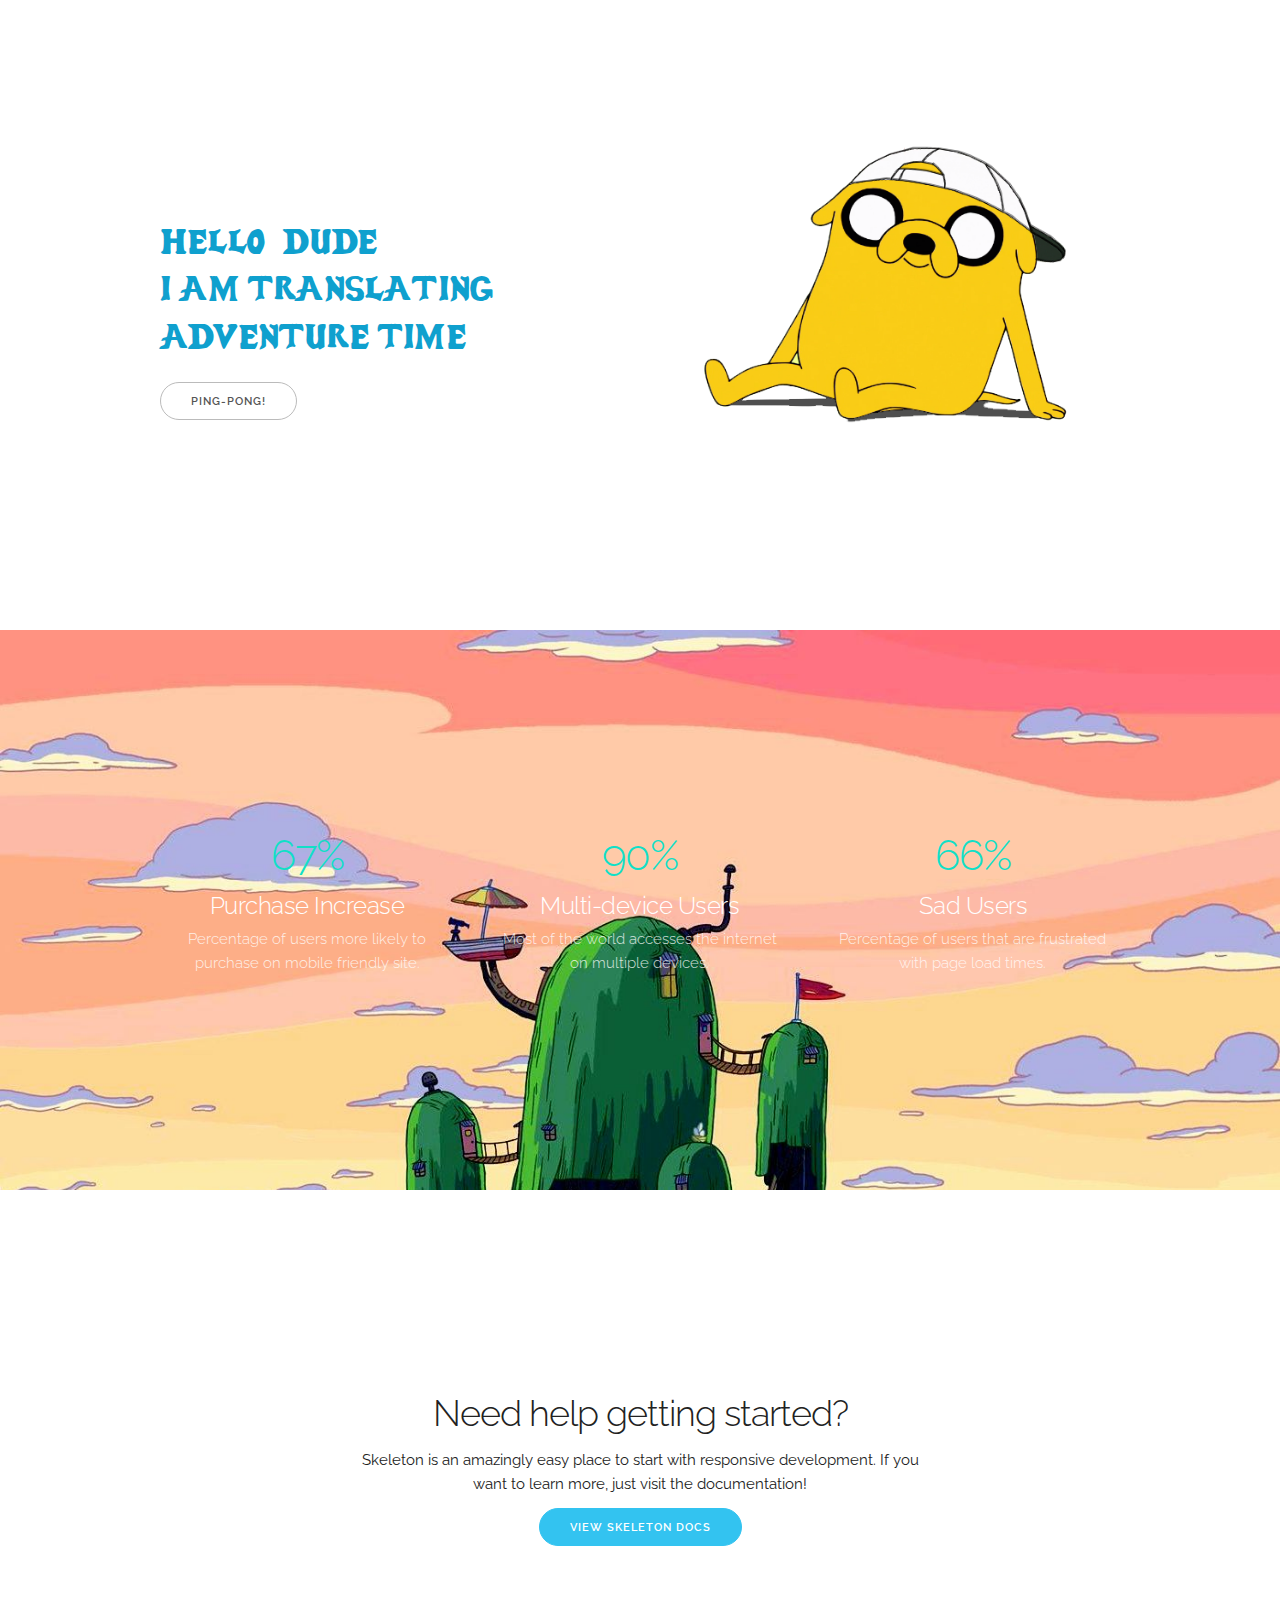
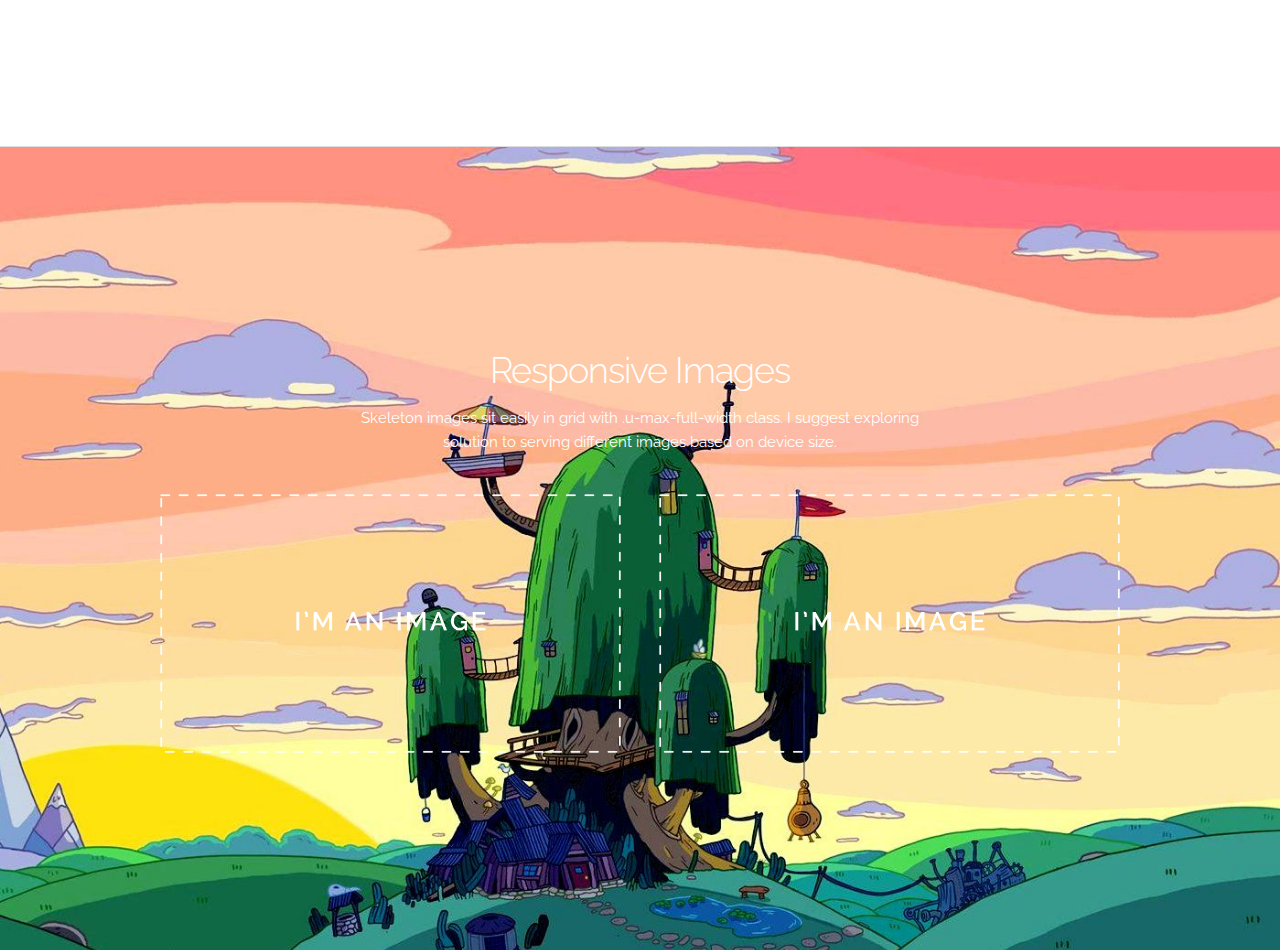
==== commit f0232835: "change h4" ====
--- a/index.html
+++ b/index.html
@@ -41,7 +41,7 @@
     <div class="container">
       <div class="row">
         <div class="one-half column">
-          <h4 class="hero-heading">Hello <br> I am translating <br> Adventure Time</h4>
+          <h4 class="hero-heading">Hello, dude <br> I am translating <br> Adventure Time</h4>
           <a class="button " href="https://github.com/januarythirtyfirst/AdventureTimeTranslate">ping-pong!</a>
         </div>
         <div class="one-half column jakes">
--- a/css/skeleton.css
+++ b/css/skeleton.css
@@ -172,6 +172,13 @@
   font-weight: 400;
   font-family: "Raleway", "HelveticaNeue", "Helvetica Neue", Helvetica, Arial, sans-serif;
   color: #222;
+}
+
+@font-face { 
+  font-family: Adventure Time Logo; 
+  src: url('../fonts/AdventureTimeLogo.ttf');
+  font-weight: 100;
+	font-style: normal;
 }
 
 /* Typography
--- a/css/custom.css
+++ b/css/custom.css
@@ -1,11 +1,6 @@
 /* my rules
 –––––––––––––––––––––––––––––––––––––––––––––––––– */
-@font-face { 
-  font-family: Adventure Time Logo; 
-  src: url('/fonts/AdventureTimeLogo.ttf');
-  font-weight: 100;
-	font-style: normal;
-}
+
 
 
 
@@ -90,6 +85,9 @@
       text-align: left;
       height: 165px;
     }
+    .hero-heading {
+      font-size: 2.5rem;
+    }
     .jake {
       position: absolute;
       top: -7rem;
@@ -114,8 +112,7 @@
       height: 190px;
     }
     .hero-heading {
-      font-size: 2.6rem;
-      font-family: Adventure Time Logo;
+      font-size: 3.5rem;
     }
     .section {
       padding: 14rem 0 15rem;
